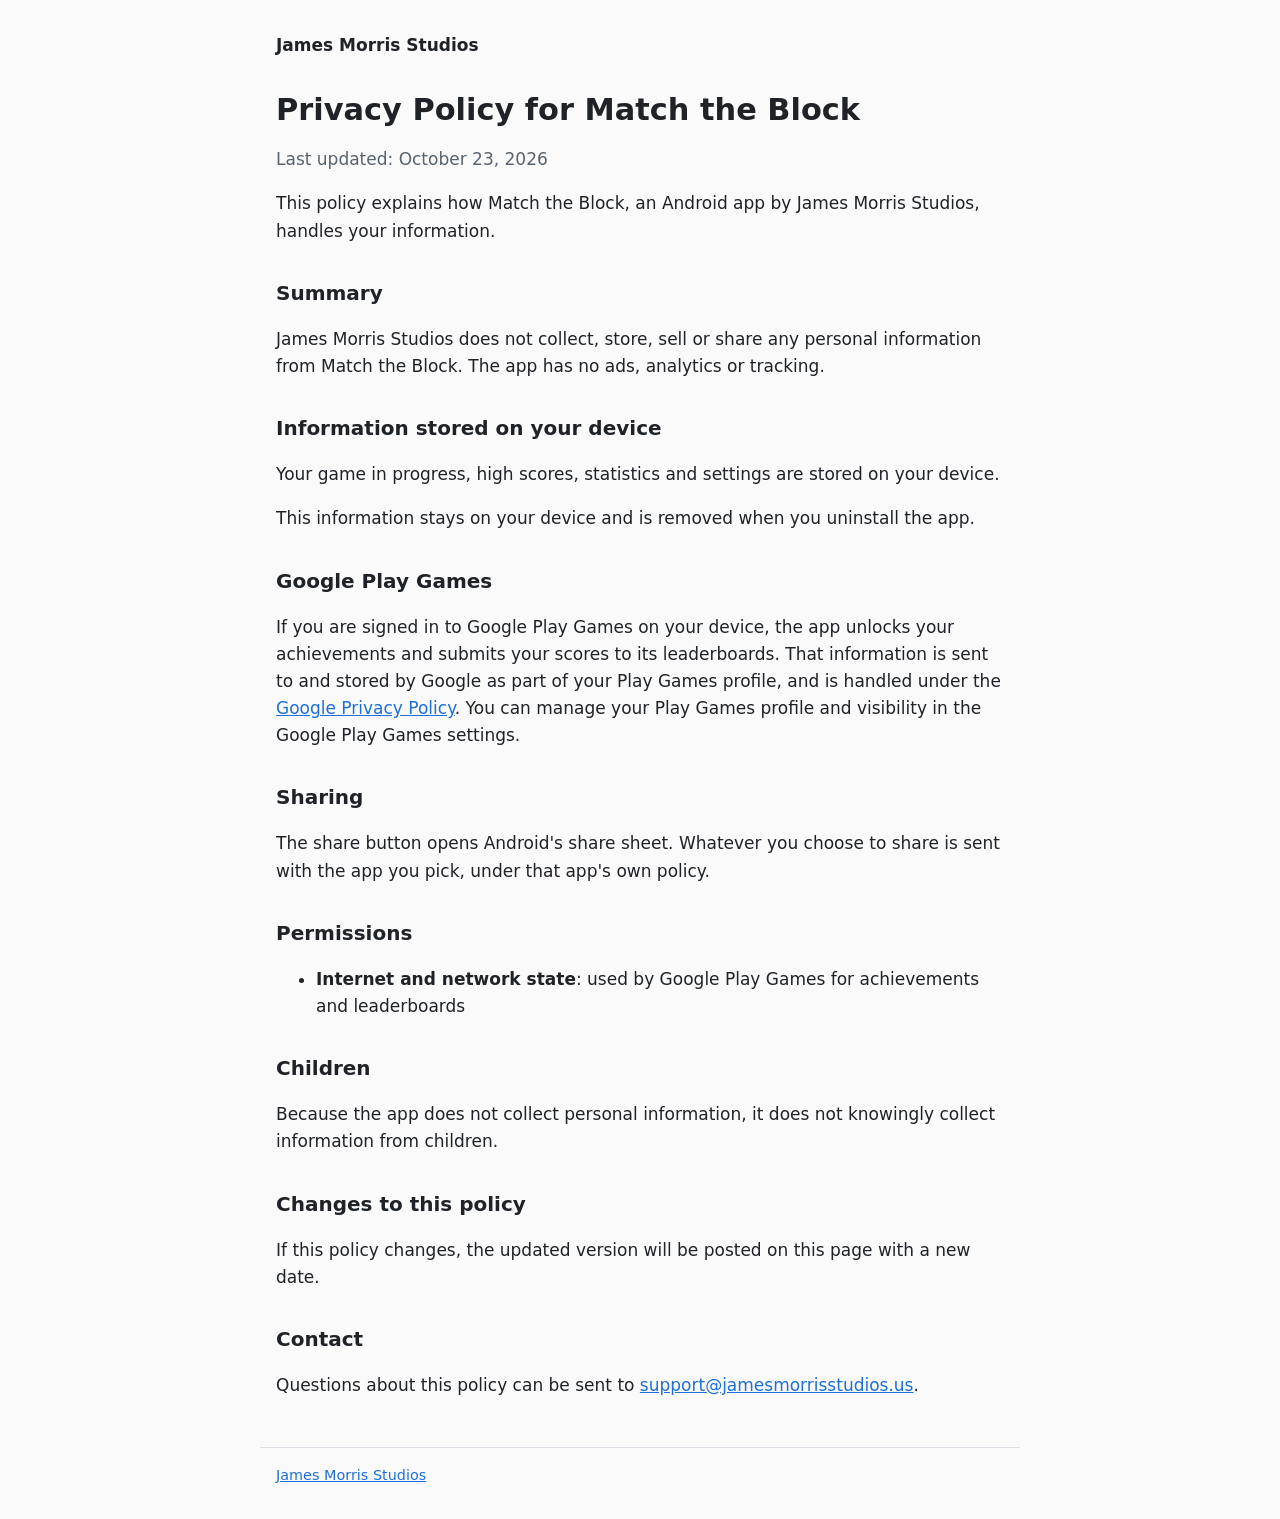
==== match-the-block-privacy-policy.html @ 8ba61a96 "Minimal site with privacy policies for the four apps The apps were removed from Google Play after th" ====
<!doctype html>
<html lang="en">
<head>
  <meta charset="utf-8">
  <meta name="viewport" content="width=device-width, initial-scale=1">
  <title>Privacy Policy - Match the Block</title>
  <link rel="icon" href="/favicon.png">
  <link rel="stylesheet" href="/style.css">
</head>
<body>
  <header>
    <a class="home" href="/">James Morris Studios</a>
  </header>

  <main>
    <h1>Privacy Policy for Match the Block</h1>
    <p class="muted">Last updated: October 23, 2026</p>

    <p>This policy explains how Match the Block, an Android app by James Morris Studios, handles your
information.</p>

    <h2>Summary</h2>
    <p>James Morris Studios does not collect, store, sell or share any personal information
from Match the Block. The app has no ads, analytics or tracking.</p>

    <h2>Information stored on your device</h2>
    <p>Your game in progress, high scores, statistics and settings are stored
on your device.</p>
    <p>This information stays on your device and is removed when you uninstall the app.</p>

    <h2>Google Play Games</h2>
    <p>If you are signed in to Google Play Games on your device, the app unlocks your
achievements and submits your scores to its leaderboards. That information is sent to and
stored by Google as part of your Play Games profile, and is handled under the
<a href="https://policies.google.com/privacy">Google Privacy Policy</a>. You can manage your Play Games profile
and visibility in the Google Play Games settings.</p>

    <h2>Sharing</h2>
    <p>The share button opens Android's share sheet. Whatever you choose to share is sent
with the app you pick, under that app's own policy.</p>

    <h2>Permissions</h2>
    <ul>
      <li><strong>Internet and network state</strong>: used by Google Play Games for achievements and leaderboards</li>
    </ul>

    <h2>Children</h2>
    <p>Because the app does not collect personal information, it does not knowingly collect
information from children.</p>

    <h2>Changes to this policy</h2>
    <p>If this policy changes, the updated version will be posted on this page with a new
date.</p>

    <h2>Contact</h2>
    <p>Questions about this policy can be sent to
<a href="mailto:support@jamesmorrisstudios.us">support@jamesmorrisstudios.us</a>.</p>
  </main>

  <footer>
    <a href="/">James Morris Studios</a>
  </footer>
</body>
</html>
---- style.css ----
:root {
  --bg: #fafafa;
  --surface: #ffffff;
  --text: #1f2328;
  --muted: #59636e;
  --border: #d8dee4;
  --accent: #1e6fd9;
}

@media (prefers-color-scheme: dark) {
  :root {
    --bg: #0d1117;
    --surface: #161b22;
    --text: #e6edf3;
    --muted: #9198a1;
    --border: #30363d;
    --accent: #58a6ff;
  }
}

* {
  box-sizing: border-box;
}

body {
  margin: 0;
  background: var(--bg);
  color: var(--text);
  font: 17px/1.6 system-ui, -apple-system, "Segoe UI", Roboto, sans-serif;
}

a {
  color: var(--accent);
}

header,
main,
footer {
  max-width: 760px;
  margin: 0 auto;
  padding: 0 16px;
}

header {
  padding-top: 32px;
  padding-bottom: 8px;
}

header a.home {
  color: var(--text);
  font-weight: 600;
  text-decoration: none;
}

h1 {
  font-size: 1.9rem;
  line-height: 1.25;
  margin: 24px 0 8px;
}

h2 {
  font-size: 1.25rem;
  margin: 32px 0 8px;
}

.muted {
  color: var(--muted);
}

.apps {
  list-style: none;
  padding: 0;
  margin: 24px 0;
  display: grid;
  gap: 12px;
}

.app {
  display: flex;
  gap: 16px;
  align-items: center;
  padding: 16px;
  background: var(--surface);
  border: 1px solid var(--border);
  border-radius: 12px;
}

.app img {
  width: 64px;
  height: 64px;
  flex: none;
  border-radius: 14px;
}

.app h2 {
  margin: 0;
  font-size: 1.1rem;
}

.app p {
  margin: 2px 0 6px;
  color: var(--muted);
}

.links a {
  margin-right: 16px;
}

footer {
  margin-top: 48px;
  padding-top: 16px;
  padding-bottom: 32px;
  border-top: 1px solid var(--border);
  color: var(--muted);
  font-size: 0.9rem;
}
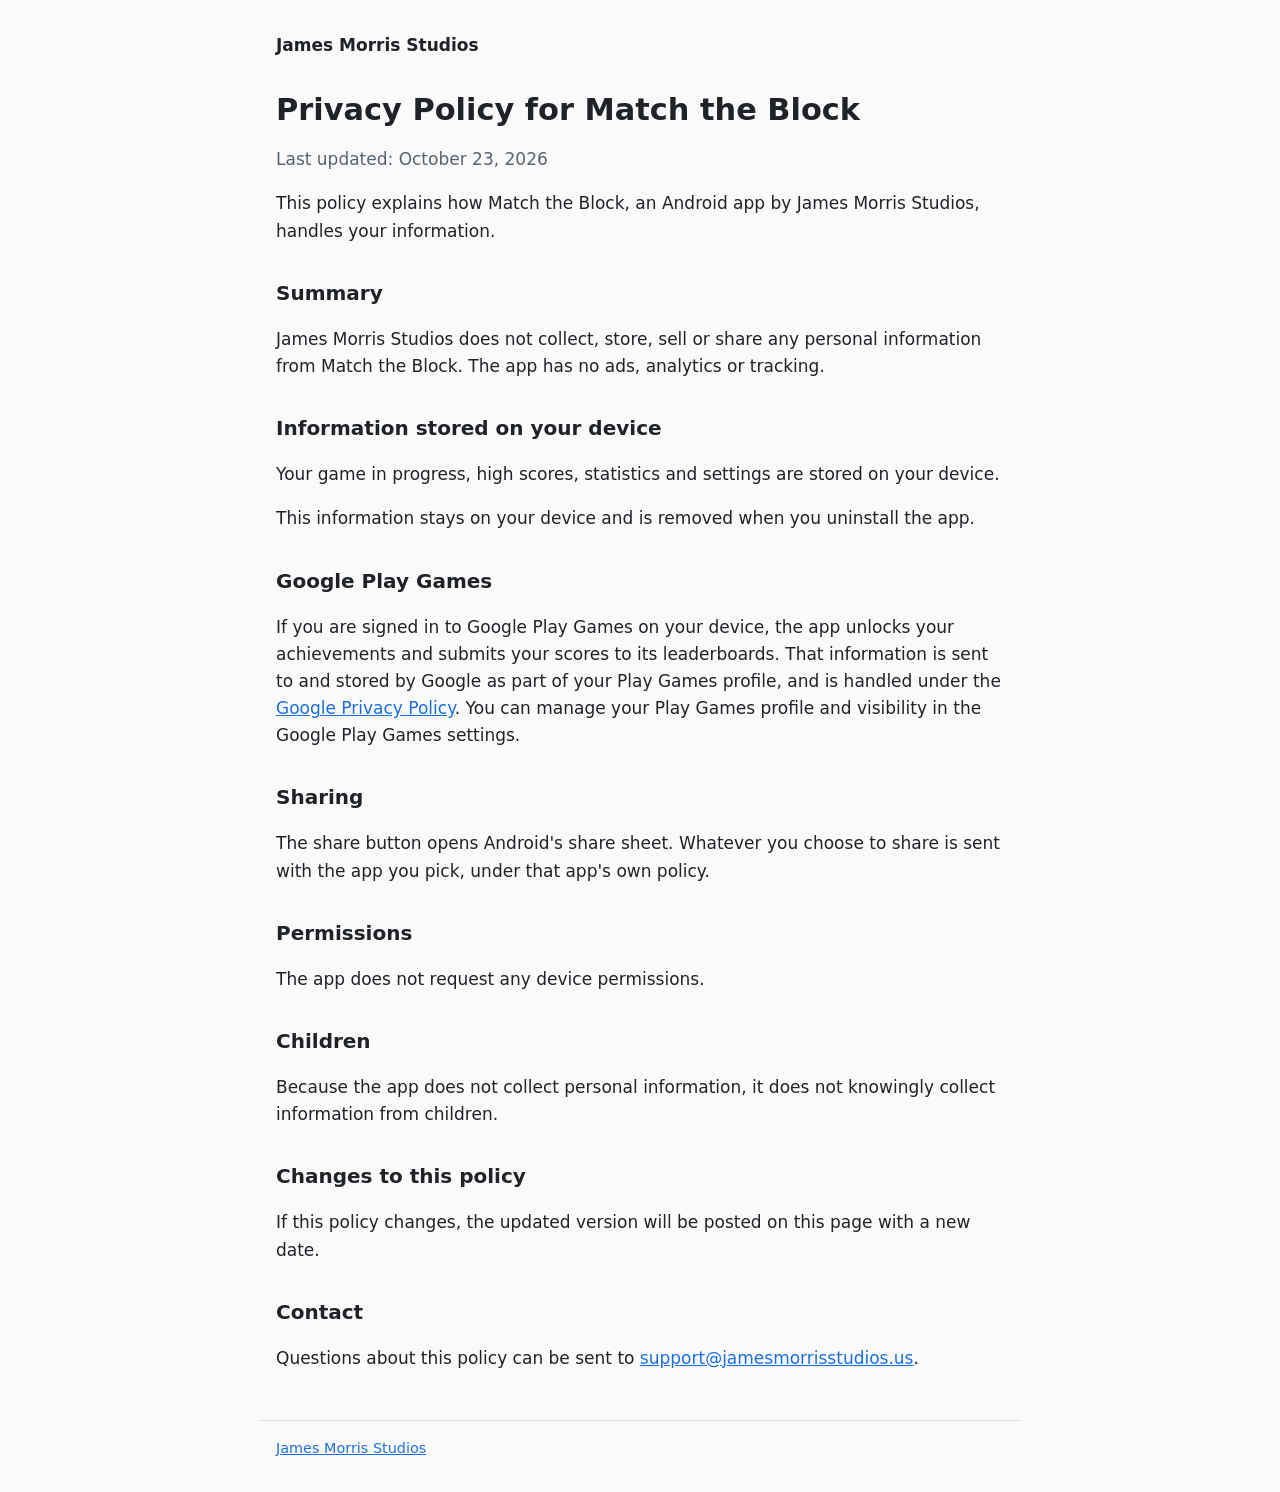
==== commit 5585a6f8: "Games request no permissions; say so in their policies The release builds of Match the Block and One" ====
--- a/match-the-block-privacy-policy.html
+++ b/match-the-block-privacy-policy.html
@@ -40,9 +40,7 @@
 with the app you pick, under that app's own policy.</p>
 
     <h2>Permissions</h2>
-    <ul>
-      <li><strong>Internet and network state</strong>: used by Google Play Games for achievements and leaderboards</li>
-    </ul>
+    <p>The app does not request any device permissions.</p>
 
     <h2>Children</h2>
     <p>Because the app does not collect personal information, it does not knowingly collect
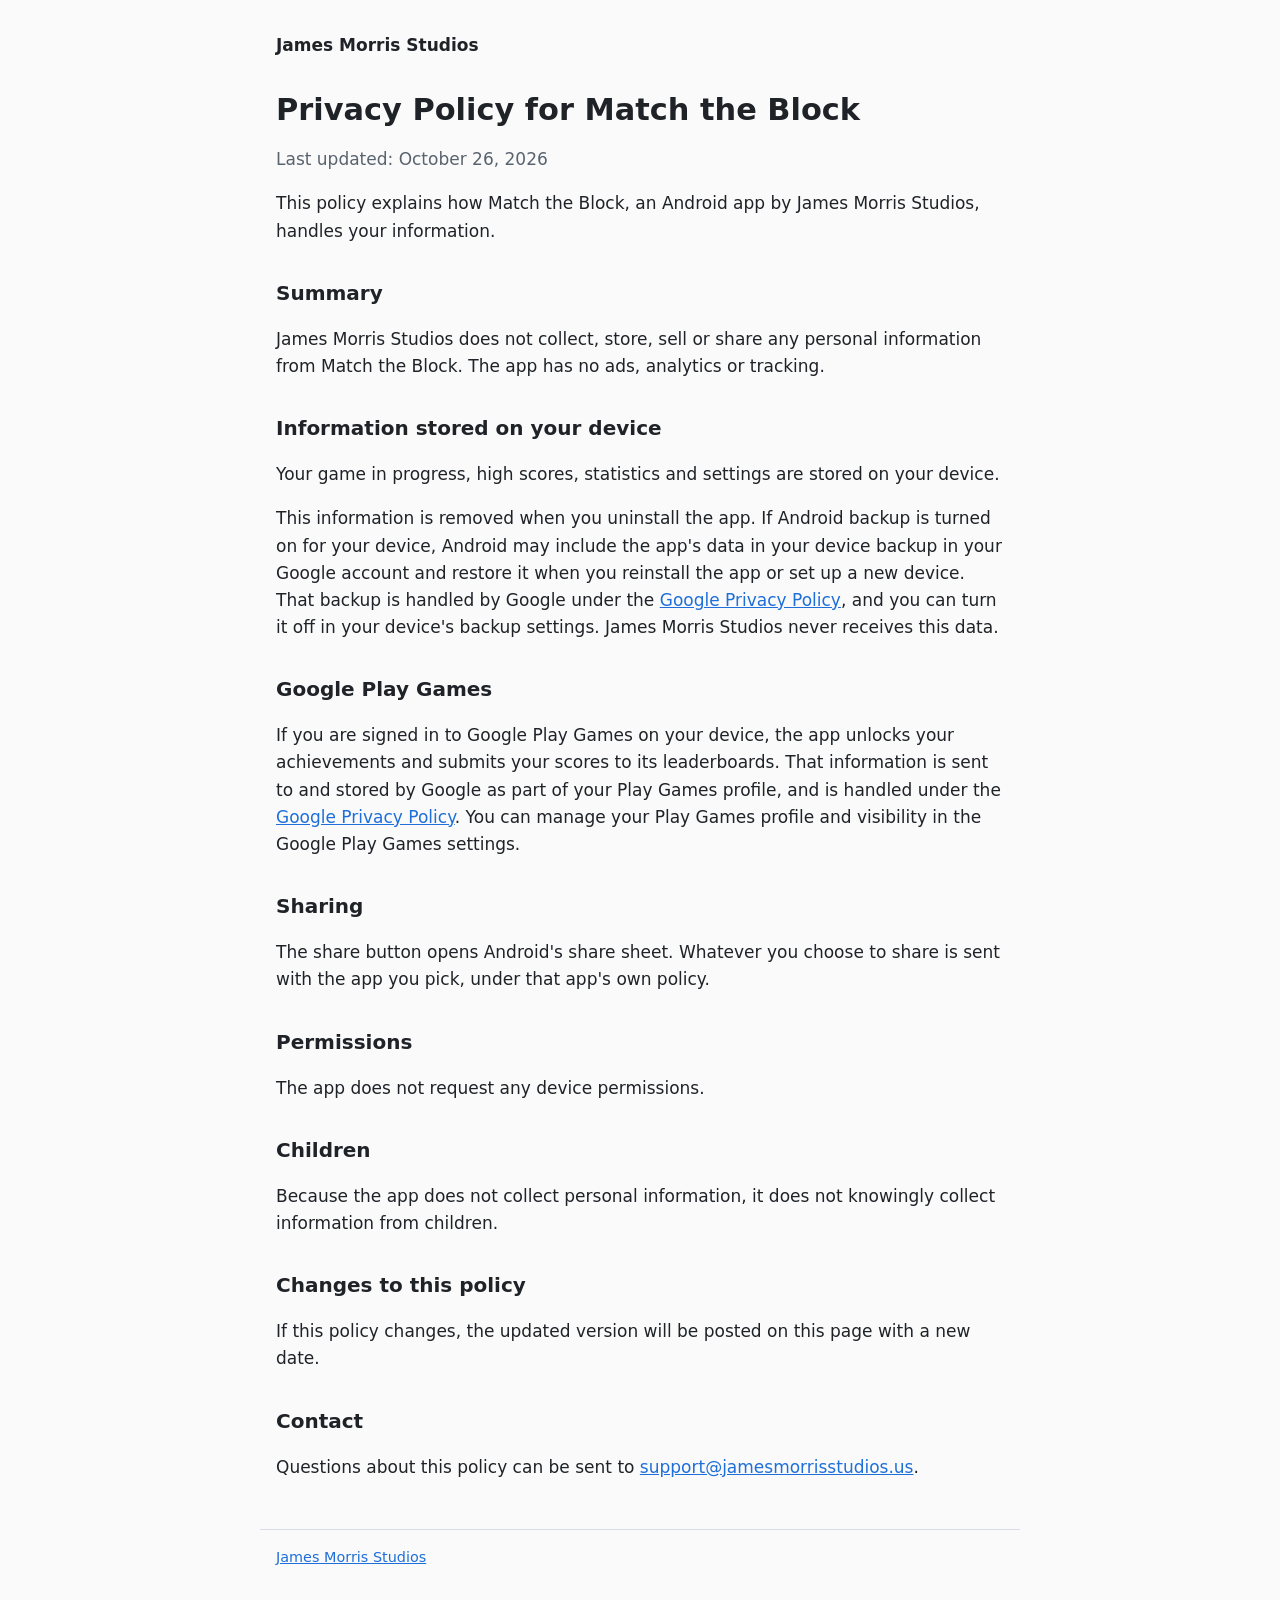
==== commit 98d21d2b: "Say that Android backup may copy app data to the user's Google account All four apps leave Android A" ====
--- a/match-the-block-privacy-policy.html
+++ b/match-the-block-privacy-policy.html
@@ -14,7 +14,7 @@
 
   <main>
     <h1>Privacy Policy for Match the Block</h1>
-    <p class="muted">Last updated: October 23, 2026</p>
+    <p class="muted">Last updated: October 26, 2026</p>
 
     <p>This policy explains how Match the Block, an Android app by James Morris Studios, handles your
 information.</p>
@@ -26,7 +26,12 @@
     <h2>Information stored on your device</h2>
     <p>Your game in progress, high scores, statistics and settings are stored
 on your device.</p>
-    <p>This information stays on your device and is removed when you uninstall the app.</p>
+    <p>This information is removed when you uninstall the app. If Android backup is turned
+on for your device, Android may include the app's data in your device backup in your
+Google account and restore it when you reinstall the app or set up a new device. That
+backup is handled by Google under the
+<a href="https://policies.google.com/privacy">Google Privacy Policy</a>, and you can turn it off in your
+device's backup settings. James Morris Studios never receives this data.</p>
 
     <h2>Google Play Games</h2>
     <p>If you are signed in to Google Play Games on your device, the app unlocks your
